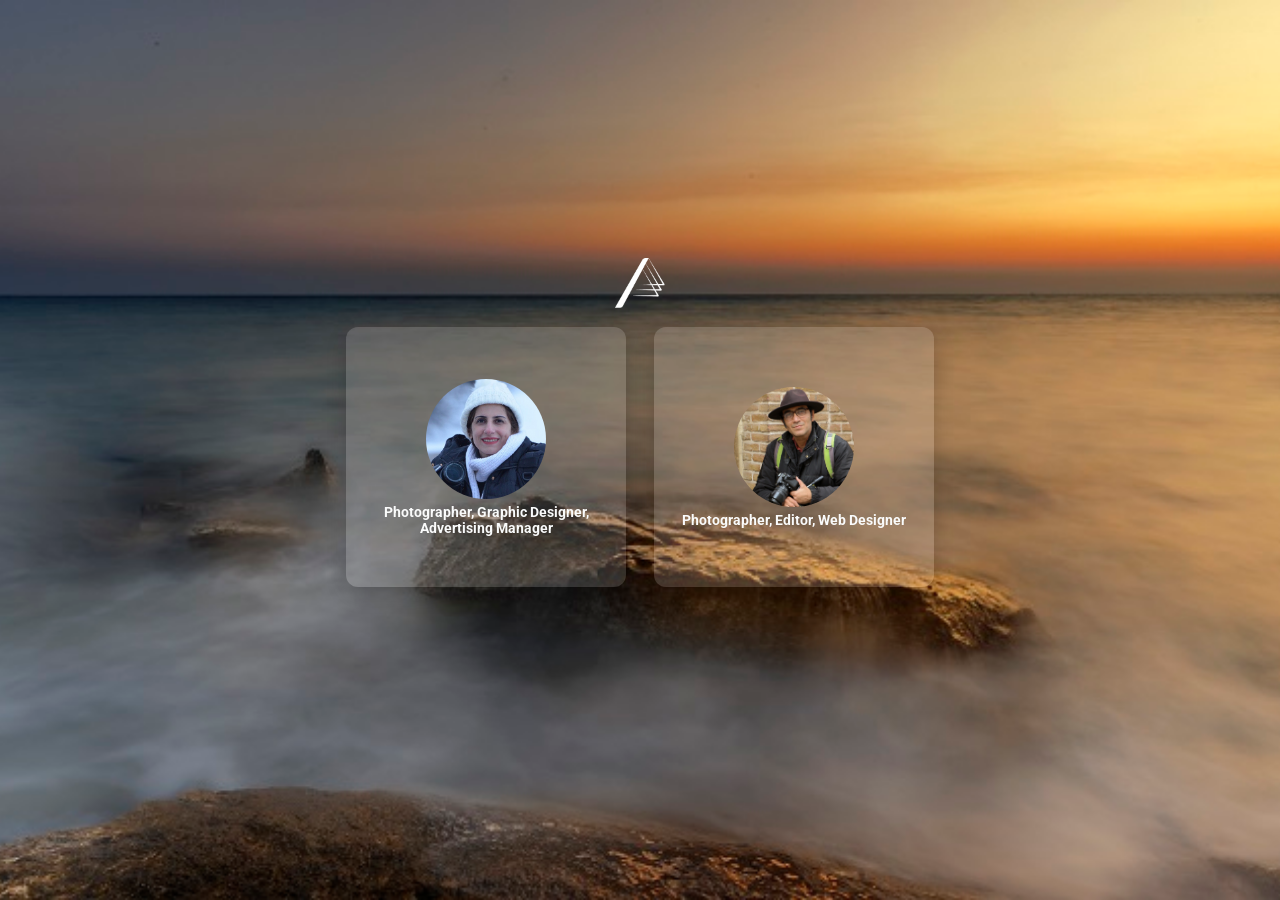
==== aboutus.html @ 52cdb029 "abilitiesads" ====
<!doctype html>
<html lang="en">

<head>
  <meta charset="UTF-8" />
  <meta name="viewport" content="width=device-width, initial-scale=1.0" />

  <link rel="preconnect" href="https://fonts.googleapis.com" />
  <link rel="preconnect" href="https://fonts.gstatic.com" crossorigin />

  <link href="https://fonts.googleapis.com/css2?family=Roboto:wght@100..900&display=swap" rel="stylesheet" />

  <link rel="stylesheet" href="https://cdnjs.cloudflare.com/ajax/libs/font-awesome/7.0.1/css/all.min.css" />

  <link rel="stylesheet" href="./css/aboutus.css" />

  <title>About Us</title>
</head>

<body>
  <!-- POPUP -->
  <div class="container-aboutus" id="popup">
    <div class="modal">
      <button id="closeBtn" class="close-btn">
        <i class="fa fa-times"></i>
      </button>

      <img id="popupImg" src="" alt="Profile Image" />
      <h2 id="popupName"></h2>
      <p id="popupBio"></p>
    </div>
  </div>

  <!-- MAIN -->
  <div class="container-box">
    <!-- LOGO -->
    <a href="index.html">
      <img class="img" src="./photo-resorces/Untitled-1.png" alt="logo" />
    </a>

    <!-- CARDS -->
    <div class="container-card">
      <!-- NEDA -->
      <div class="card profile-card" data-name="Neda Shirazi" data-img="./photo-resorces/neda-photo.jpg"
        data-bio="Neda Shirazi

Photographer · Graphic Designer · Branding Manager

Neda Shirazi is a visual artist, photographer, graphic designer, and educator with a Master’s degree in Art and Visual Communication.

Her professional practice combines photography, graphic design, visual communication, branding, and advertising, with a particular interest in visual storytelling and creative education. Alongside her professional work, she has taught photography and graphic design at universities and educational institutions, making teaching an important part of her artistic and professional journey.

Neda has also worked as a freelance designer and advertising consultant for a range of organizations and companies. She currently serves as the Branding Manager at Raymon Airlines, where she is involved in developing and managing the company’s visual identity, branding, and advertising activities.

Art, Education & Social Impact

Beyond commercial and academic projects, one of the most meaningful parts of Neda’s work has been her collaboration with students with autism. Through photography-based educational methods, she has explored ways to help students express themselves and communicate through images and visual storytelling.

As part of this work, she organized a group photography exhibition at Tehran Artists’ House, featuring the work of eight autistic students. This experience became one of the most significant and memorable projects of her professional career.

Over the years, Neda has collaborated with universities, educational organizations, and cultural institutions, including **Rasam Art University and Mita Charity, working in different roles as an educator, consultant, designer, and creative professional.

Exhibitions & Publications

Neda has participated in international and group exhibitions, with her works presented at venues and exhibitions in Iran, Italy, Greece, and Turkey, including Tehran Artists’ House, Modica Gallery in Italy, art exhibitions in Athens, and Apollon Art Gallery in Istanbul.

She is also the author of the book “Knowledge of Billboard Design,”published by Chero Publication. In addition, she has contributed to the layout and visual design of several books and publications, including an encyclopedia project focusing on urban geography in Persian literature.

Creative Practice

Her creative work encompasses:

* Photography
* Graphic Design
* Image Editing
* Branding & Visual Identity
* Advertising
* Creative Direction
* Exhibition Curation
* Editorial Design
* Visual Storytelling
* Educational Program Design

Neda works at the intersection of art, education, branding, and visual communication, combining academic experience with practical and commercial projects.">
        <img src="./photo-resorces/neda-photo.jpg" alt="Neda" />
        <h2>Photographer, Graphic Designer, Advertising Manager</h2>
      </div>

      <!-- ARASH -->
      <div class="card profile-card" data-name="Alireza Allamehzadeh" data-img="./photo-resorces/arash-photo.jpg"
        data-bio="English Version (Web / Professional Bio)



## Creativity, Experience & Visual Communication

Hi, I’m Alireza Allamezadeh — a web designer and developer, photographer, and visual artist with more than 30 years of experience in art and visual communication.

I am the founder of ANO Art Group, established in collaboration with **Neda Shirazi**. ANO is a creative group working across multiple areas of visual communication, including web design and development, photography, video production, branding, and advertising for commercial, cultural, and institutional clients.

Over the years, we have completed more than 20 creative projects for different organizations and companies, combining artistic vision with practical communication and digital solutions.

Our Approach At ANO, we believe that effective visual communication is more than creating something visually attractive. It is about understanding an idea, finding the right visual language, and transforming it into a clear and meaningful experience.

Our work brings together design, photography, technology, and storytelling to create visual solutions that are both functional and distinctive.

## Photography & Education

Photography has been an important part of my professional and artistic journey for many years. Alongside my professional work, I have trained more than **200 photography students** through educational programs and workshops.

I have also worked with children and teenagers with autism**, using photography and creative activities as educational tools. One of the most meaningful experiences of this work was helping students participate in a group photography exhibition at the Iran Artists’ House in Tehran.

Teaching has become an important part of my creative practice, allowing me to share technical knowledge while encouraging observation, creativity, and visual expression.

Web & Digital Development

My work also extends into digital design and web development. I design and develop websites for businesses and organizations, combining visual design with front-end development and user experience.

My technical experience includes:

* UI/UX Design
* WordPress
* HTML & CSS
* JavaScript
* Bootstrap, Grid & Flexbox
* jQuery & GSAP
* React
* Git & GitHub
* Basic SEO
* Regex

I also work professionally with **Adobe Photoshop, After Effects, Premiere Pro, Lightroom, and Adobe XD**, allowing me to handle projects from initial visual concepts through design, photography, video, and digital implementation.

 Recognition & Experience

My photography has been recognized through international photography competitions and exhibitions, including 35AWARDS (2023–2024), as well as several group exhibitions in leading art galleries in Iran.

Alongside my professional and artistic activities, I am currently developing a comprehensive book on **digital photography**, bringing together technical knowledge and practical experience accumulated over years of working in the field.

## What We Do

Photography
Professional photography, commercial photography, image editing, and visual storytelling.

Web Design & Development
Responsive websites, UI/UX design, WordPress development, and front-end solutions.

Branding & Advertising
Visual identity, advertising campaigns, creative concepts, and brand communication.

Video Production
Creative video production, editing, motion graphics, and promotional content.

  Beyond Work

Beyond my professional activities, I am interested in travel, coding, cultural studies, cooking, and public speaking — interests that continuously influence the way I observe, learn, and create.

### Creating with Purpose

With more than three decades of experience across art, photography, design, and digital media, our goal is simple: to turn ideas into meaningful visual experiences.
">
        <img src="./photo-resorces/arash-photo.jpg" alt="Arash" />
        <h2>Photographer, Editor, Web Designer</h2>
      </div>
    </div>

    <!-- SOCIAL -->
    <div class="socialmedia-abilities">
      <a target="_blank" href="https://www.linkedin.com/in/abilities-advertising-agency-1b29042b4/"><i
          class="fa-brands fa-linkedin-in"></i></a>
      <a target="_blank" href="https://ca.pinterest.com/abilitiesadvertisingagency/"><i
          class="fa-brands fa-pinterest"></i></a>
      <a target="_blank" href="https://www.instagram.com/abilities_ad/"><i class="fa-brands fa-instagram"></i></a>
      <a target="_blank" href="https://www.facebook.com/profile.php?id=100060517988446"><i
          class="fa-brands fa-facebook-f"></i></a>
      <a target="_blank" href="https://wa.me/989138381557"><i class="fa-brands fa-whatsapp"></i></a>
    </div>
  </div>

  <!-- JS -->
  <script src="./script/aboutus.js"></script>
</body>

</html>
---- css/aboutus.css ----
.card,.modal{border-radius:12px}.card img,.modal img{border-radius:50%;object-fit:cover}.img,.modal h2,.modal p{margin-top:10px}.card,.close-btn{display:flex;cursor:pointer}*{margin:0;padding:0;box-sizing:border-box}body{font-family:Roboto,sans-serif;min-height:100vh;background:url(../photo/075.jpg) center/cover no-repeat;display:flex;justify-content:center;align-items:center;overflow-x:hidden}.img{width:50px;margin-bottom:10px}.container-box{width:90%;display:flex;flex-direction:column;align-items:center}.container-card{display:flex;flex-wrap:wrap;justify-content:center;gap:28px;margin-top:5px}.card{width:280px;min-height:260px;background:rgba(255,255,255,.15);box-shadow:0 8px 20px rgba(0,0,0,.2);flex-direction:column;align-items:center;justify-content:center;transition:.3s;padding:15px}.card:hover{transform:scale(1.03)}.card img{width:120px;height:120px;margin-bottom:5px}.card h2{font-size:14px;text-align:center;color:#fafbfb}.socialmedia-abilities{margin-top:40px}.socialmedia-abilities a i{font-size:22px;margin:0 8px;color:#fff}.container-aboutus{position:fixed;inset:0;background:rgba(0,0,0,.6);display:flex;justify-content:center;align-items:center;opacity:0;visibility:hidden;transition:.3s;z-index:9998}.modal{width:90%;max-width:500px;max-height:85vh;overflow-x:auto;background:#fff;padding:25px;display:flex;flex-direction:column;align-items:center;position:relative;z-index:9999}.modal img{width:140px;height:140px}.modal h2{color:gray}#popupBio{margin:10px;font-size:13px}.modal p{font-size:16px;text-align:justify;overflow-wrap:anywhere;color:#325e89}.close-btn{position:absolute;top:10px;right:12px;width:35px;height:35px;border:none;background:rgba(0,0,0,.1);border-radius:50%;justify-content:center;align-items:center;font-size:18px;color:#325e89;transition:.2s;z-index:10000}.close-btn:hover{background:rgba(0,0,0,.2);transform:scale(1.1)}.container-aboutus.show{opacity:1;visibility:visible}body.popup-open .container-box{filter:blur(5px)}@media (max-width:600px){.card{width:90%}.modal{width:95%;padding:15px}.modal img{width:110px;height:110px}}
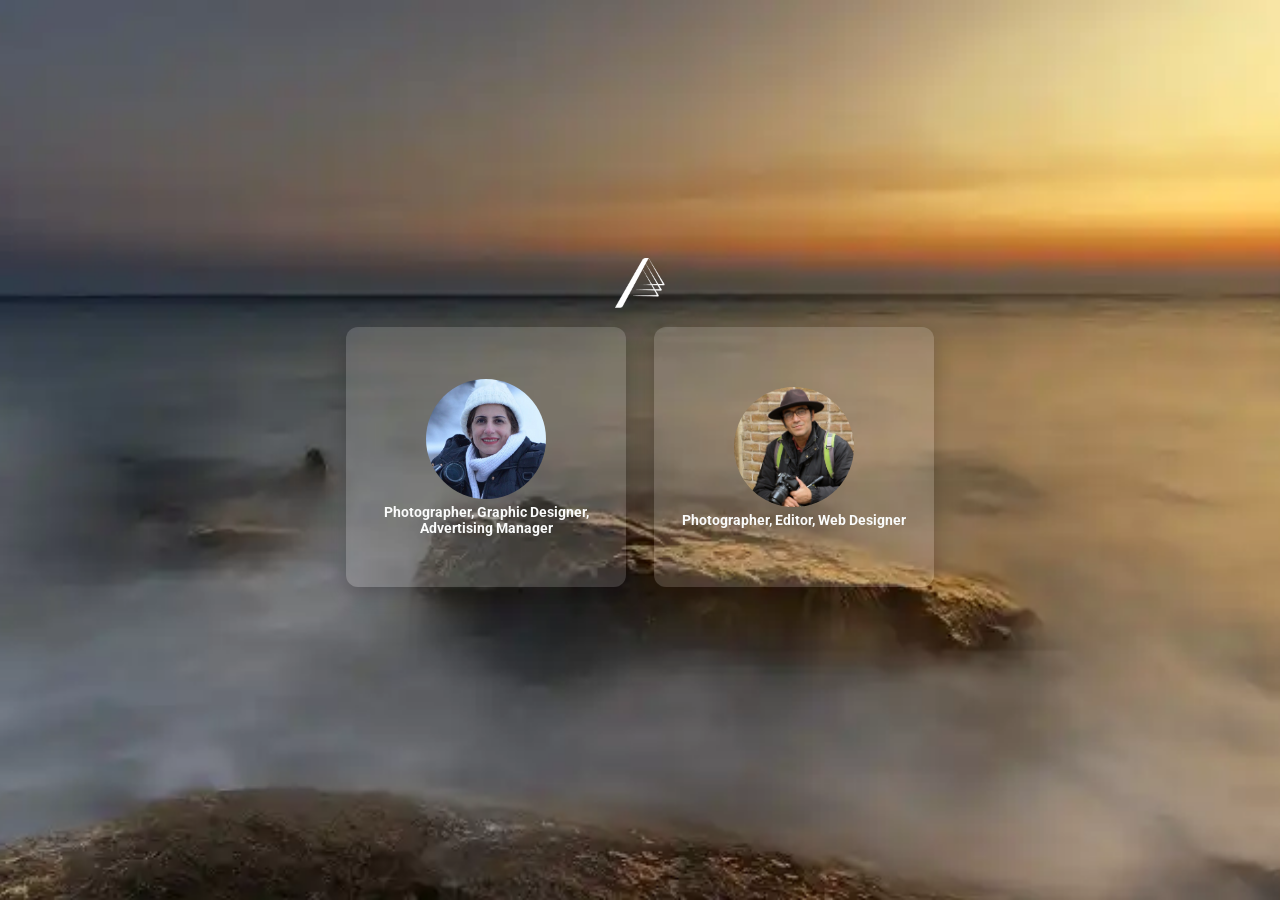
==== commit 4d0ab1f8: "Update About Us Facebook link to official page" ====
--- a/aboutus.html
+++ b/aboutus.html
@@ -171,7 +171,7 @@
       <a target="_blank" href="https://ca.pinterest.com/abilitiesadvertisingagency/"><i
           class="fa-brands fa-pinterest"></i></a>
       <a target="_blank" href="https://www.instagram.com/abilities_ad/"><i class="fa-brands fa-instagram"></i></a>
-      <a target="_blank" href="https://www.facebook.com/profile.php?id=100060517988446"><i
+      <a target="_blank" href="https://www.facebook.com/profile.php?id=61596536045287"><i
           class="fa-brands fa-facebook-f"></i></a>
       <a target="_blank" href="https://wa.me/989138381557"><i class="fa-brands fa-whatsapp"></i></a>
     </div>
--- a/css/aboutus.css
+++ b/css/aboutus.css
@@ -1 +1,164 @@
-.card,.modal{border-radius:12px}.card img,.modal img{border-radius:50%;object-fit:cover}.img,.modal h2,.modal p{margin-top:10px}.card,.close-btn{display:flex;cursor:pointer}*{margin:0;padding:0;box-sizing:border-box}body{font-family:Roboto,sans-serif;min-height:100vh;background:url(../photo/075.jpg) center/cover no-repeat;display:flex;justify-content:center;align-items:center;overflow-x:hidden}.img{width:50px;margin-bottom:10px}.container-box{width:90%;display:flex;flex-direction:column;align-items:center}.container-card{display:flex;flex-wrap:wrap;justify-content:center;gap:28px;margin-top:5px}.card{width:280px;min-height:260px;background:rgba(255,255,255,.15);box-shadow:0 8px 20px rgba(0,0,0,.2);flex-direction:column;align-items:center;justify-content:center;transition:.3s;padding:15px}.card:hover{transform:scale(1.03)}.card img{width:120px;height:120px;margin-bottom:5px}.card h2{font-size:14px;text-align:center;color:#fafbfb}.socialmedia-abilities{margin-top:40px}.socialmedia-abilities a i{font-size:22px;margin:0 8px;color:#fff}.container-aboutus{position:fixed;inset:0;background:rgba(0,0,0,.6);display:flex;justify-content:center;align-items:center;opacity:0;visibility:hidden;transition:.3s;z-index:9998}.modal{width:90%;max-width:500px;max-height:85vh;overflow-x:auto;background:#fff;padding:25px;display:flex;flex-direction:column;align-items:center;position:relative;z-index:9999}.modal img{width:140px;height:140px}.modal h2{color:gray}#popupBio{margin:10px;font-size:13px}.modal p{font-size:16px;text-align:justify;overflow-wrap:anywhere;color:#325e89}.close-btn{position:absolute;top:10px;right:12px;width:35px;height:35px;border:none;background:rgba(0,0,0,.1);border-radius:50%;justify-content:center;align-items:center;font-size:18px;color:#325e89;transition:.2s;z-index:10000}.close-btn:hover{background:rgba(0,0,0,.2);transform:scale(1.1)}.container-aboutus.show{opacity:1;visibility:visible}body.popup-open .container-box{filter:blur(5px)}@media (max-width:600px){.card{width:90%}.modal{width:95%;padding:15px}.modal img{width:110px;height:110px}}+.card,
+.modal {
+  border-radius: 12px;
+}
+.card img,
+.modal img {
+  border-radius: 50%;
+  object-fit: cover;
+}
+.img,
+.modal h2,
+.modal p {
+  margin-top: 10px;
+}
+.card,
+.close-btn {
+  display: flex;
+  cursor: pointer;
+}
+* {
+  margin: 0;
+  padding: 0;
+  box-sizing: border-box;
+}
+body {
+  font-family: Roboto, sans-serif;
+  min-height: 100vh;
+  background: url(../photo/075.webp) center/cover no-repeat;
+  display: flex;
+  justify-content: center;
+  align-items: center;
+  overflow-x: hidden;
+}
+.img {
+  width: 50px;
+  margin-bottom: 10px;
+}
+.container-box {
+  width: 90%;
+  display: flex;
+  flex-direction: column;
+  align-items: center;
+}
+.container-card {
+  display: flex;
+  flex-wrap: wrap;
+  justify-content: center;
+  gap: 28px;
+  margin-top: 5px;
+}
+.card {
+  width: 280px;
+  min-height: 260px;
+  background: rgba(255, 255, 255, 0.15);
+  box-shadow: 0 8px 20px rgba(0, 0, 0, 0.2);
+  flex-direction: column;
+  align-items: center;
+  justify-content: center;
+  transition: 0.3s;
+  padding: 15px;
+}
+.card:hover {
+  transform: scale(1.03);
+}
+.card img {
+  width: 120px;
+  height: 120px;
+  margin-bottom: 5px;
+}
+.card h2 {
+  font-size: 14px;
+  text-align: center;
+  color: #fafbfb;
+}
+.socialmedia-abilities {
+  margin-top: 40px;
+}
+.socialmedia-abilities a i {
+  font-size: 22px;
+  margin: 0 8px;
+  color: #fff;
+}
+.container-aboutus {
+  position: fixed;
+  inset: 0;
+  background: rgba(0, 0, 0, 0.6);
+  display: flex;
+  justify-content: center;
+  align-items: center;
+  opacity: 0;
+  visibility: hidden;
+  transition: 0.3s;
+  z-index: 9998;
+}
+.modal {
+  width: 90%;
+  max-width: 500px;
+  max-height: 85vh;
+  overflow-x: auto;
+  background: #fff;
+  padding: 25px;
+  display: flex;
+  flex-direction: column;
+  align-items: center;
+  position: relative;
+  z-index: 9999;
+}
+.modal img {
+  width: 140px;
+  height: 140px;
+}
+.modal h2 {
+  color: gray;
+}
+#popupBio {
+  margin: 10px;
+  font-size: 13px;
+}
+.modal p {
+  font-size: 16px;
+  text-align: justify;
+  overflow-wrap: anywhere;
+  color: #325e89;
+}
+.close-btn {
+  position: absolute;
+  top: 10px;
+  right: 12px;
+  width: 35px;
+  height: 35px;
+  border: none;
+  background: rgba(0, 0, 0, 0.1);
+  border-radius: 50%;
+  justify-content: center;
+  align-items: center;
+  font-size: 18px;
+  color: #325e89;
+  transition: 0.2s;
+  z-index: 10000;
+}
+.close-btn:hover {
+  background: rgba(0, 0, 0, 0.2);
+  transform: scale(1.1);
+}
+.container-aboutus.show {
+  opacity: 1;
+  visibility: visible;
+}
+body.popup-open .container-box {
+  filter: blur(5px);
+}
+@media (max-width: 600px) {
+  .card {
+    width: 90%;
+  }
+  .modal {
+    width: 95%;
+    padding: 15px;
+  }
+  .modal img {
+    width: 110px;
+    height: 110px;
+  }
+}
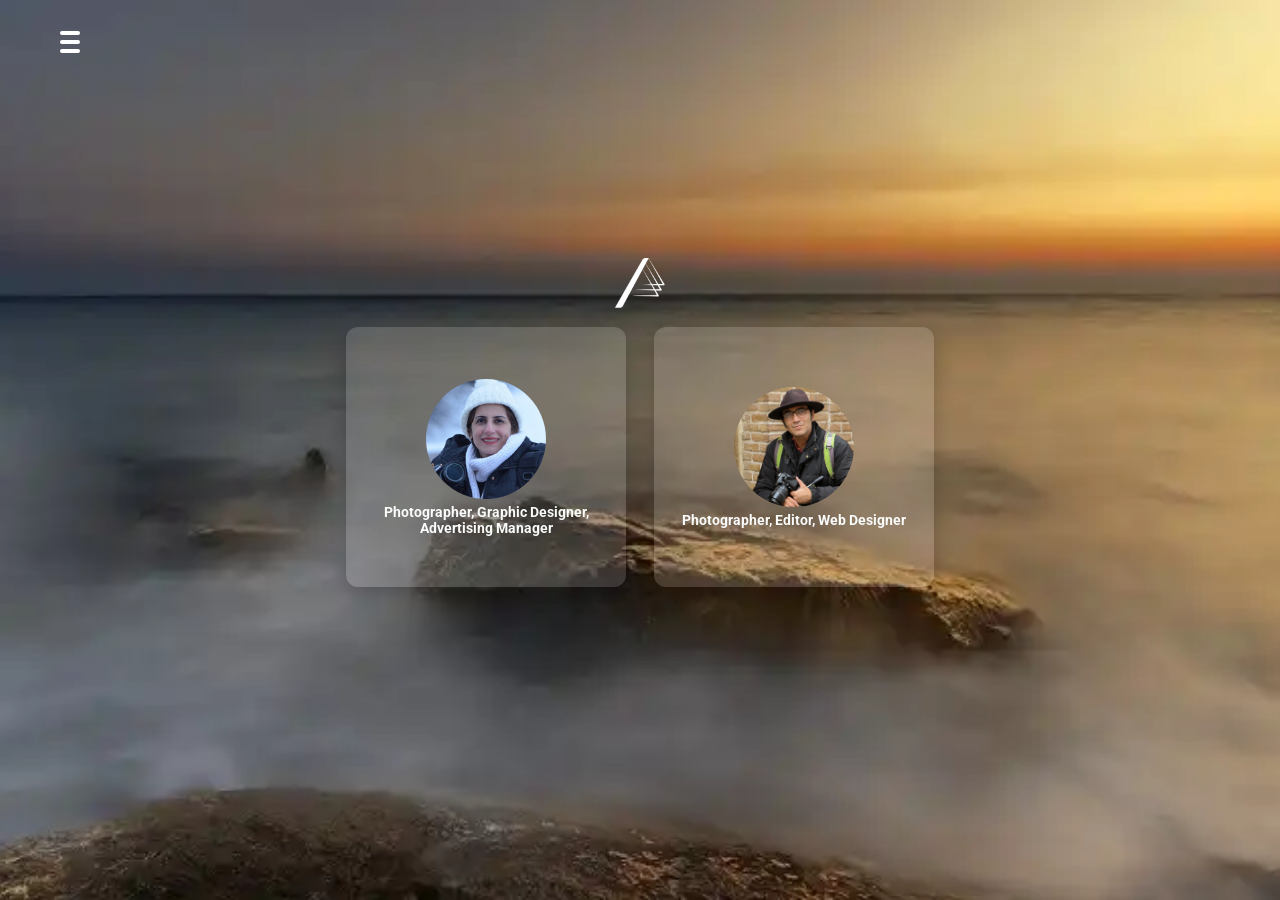
==== commit 78ae99b8: "Add shared responsive internal navigation to aboutus.html" ====
--- a/aboutus.html
+++ b/aboutus.html
@@ -3,6 +3,11 @@
 
 <head>
   <meta charset="UTF-8" />
+  <link rel="icon" type="image/svg+xml" href="/favicon.svg">
+  <link rel="icon" type="image/png" sizes="32x32" href="/favicon-32x32.png">
+  <link rel="icon" type="image/png" sizes="16x16" href="/favicon-16x16.png">
+  <link rel="shortcut icon" href="/favicon.ico">
+  <link rel="apple-touch-icon" sizes="180x180" href="/apple-touch-icon.png">
   <meta name="viewport" content="width=device-width, initial-scale=1.0" />
 
   <link rel="preconnect" href="https://fonts.googleapis.com" />
@@ -15,9 +20,42 @@
   <link rel="stylesheet" href="./css/aboutus.css" />
 
   <title>About Us</title>
+  <link rel="stylesheet" href="./css/internal-navigation.css">
 </head>
 
-<body>
+<body class="internal-nav-page internal-nav-dark internal-nav-no-header">
+  <button
+    class="internal-nav-toggle"
+    id="internalNavToggle"
+    type="button"
+    aria-label="Open navigation menu"
+    aria-controls="internalNavPanel"
+    aria-expanded="false">
+    <span></span><span></span><span></span>
+  </button>
+  <button class="internal-nav-overlay" id="internalNavOverlay" type="button" aria-label="Close navigation menu" aria-hidden="true" tabindex="-1"></button>
+  <aside class="internal-nav-panel" id="internalNavPanel" aria-label="Main navigation" aria-hidden="true" tabindex="-1" inert>
+  <nav aria-label="Main navigation">
+    <ul class="internal-nav-list">
+      <li class="internal-nav-item"><div class="internal-nav-row"><a class="internal-nav-link" data-nav-link href="./index.html">Home</a></div></li>
+      <li class="internal-nav-item" data-submenu-group="services">
+        <div class="internal-nav-row">
+          <a class="internal-nav-link" data-nav-link data-nav-section="services" href="./Services.html">Services</a>
+          <button class="internal-nav-submenu-toggle" type="button" aria-label="Toggle Services submenu" aria-controls="internalServicesSubmenu" aria-expanded="false"><span class="internal-nav-chevron" aria-hidden="true"></span></button>
+        </div>
+        <div class="internal-nav-submenu" id="internalServicesSubmenu" aria-hidden="true" inert>
+          <a data-nav-link href="./Photography.html">Photography</a>
+          <a data-nav-link href="./Graphic-Design.html">Graphic Design</a>
+          <a data-nav-link href="./Web-Design.html">Web Design</a>
+          <a data-nav-link href="./addVideoAi.html">Ads Video &amp; AI</a>
+        </div>
+      </li>
+      <li class="internal-nav-item"><div class="internal-nav-row"><a class="internal-nav-link" data-nav-link data-nav-section="articles" href="./Articles.html">Articles</a></div></li>
+      <li class="internal-nav-item"><div class="internal-nav-row"><a class="internal-nav-link" data-nav-link href="./aboutus.html">About Us</a></div></li>
+      <li class="internal-nav-item"><div class="internal-nav-row"><a class="internal-nav-link" data-nav-link href="./contactus.html">Contact Us</a></div></li>
+    </ul>
+  </nav>
+</aside>
   <!-- POPUP -->
   <div class="container-aboutus" id="popup">
     <div class="modal">
@@ -179,6 +217,8 @@
 
   <!-- JS -->
   <script src="./script/aboutus.js"></script>
+<button class="internal-nav-back-to-top" id="internalNavBackToTop" type="button" aria-label="Back to top" aria-hidden="true" tabindex="-1"><i class="fa-solid fa-right-to-bracket" aria-hidden="true"></i></button>
+  <script src="./script/internal-navigation.js" defer></script>
 </body>
 
 </html>
--- a/css/internal-navigation.css
+++ b/css/internal-navigation.css
@@ -0,0 +1,300 @@
+/* Internal navigation — first implementation on article-visual-attention.html only.
+   Palette: #133a5e is already used by the site's existing photography UI. */
+body.internal-nav-page .article-header,
+body.internal-nav-page .page-header,
+body.internal-nav-page .articles-header {
+  position: relative;
+}
+
+body.internal-nav-page.internal-nav-no-header .internal-nav-toggle {
+  position: fixed;
+  top: 20px;
+  transform: none;
+}
+
+body.internal-nav-page .internal-nav-toggle {
+  position: absolute;
+  z-index: 1402;
+  left: clamp(18px, 4vw, 48px);
+  top: 50%;
+  width: 44px;
+  height: 44px;
+  padding: 0;
+  border: 0;
+  border-radius: 0;
+  background: transparent;
+  cursor: pointer;
+  transform: translateY(-50%);
+  -webkit-tap-highlight-color: transparent;
+}
+
+body.internal-nav-page .internal-nav-toggle:focus-visible,
+body.internal-nav-page .internal-nav-back-to-top:focus-visible,
+body.internal-nav-page .internal-nav-submenu-toggle:focus-visible {
+  outline: 2px solid #e33445;
+  outline-offset: 4px;
+}
+
+body.internal-nav-page .internal-nav-toggle span {
+  position: absolute;
+  left: 12px;
+  width: 20px;
+  height: 4px;
+  border-radius: 5px;
+  background: #000;
+  transition: top .4s, transform .4s, opacity .4s;
+}
+
+/* Add this class to internal pages with a dark header/background. */
+body.internal-nav-dark .internal-nav-toggle span {
+  background: #fff;
+}
+
+body.internal-nav-page .internal-nav-toggle span:first-child { top: 11px; }
+body.internal-nav-page .internal-nav-toggle span:nth-child(2) { top: 20px; }
+body.internal-nav-page .internal-nav-toggle span:nth-child(3) { top: 29px; }
+
+body.internal-nav-page .internal-nav-toggle.is-open span:first-child {
+  top: 20px;
+  transform: rotate(45deg);
+}
+
+body.internal-nav-page .internal-nav-toggle.is-open span:nth-child(2) {
+  opacity: 0;
+}
+
+body.internal-nav-page .internal-nav-toggle.is-open span:nth-child(3) {
+  top: 20px;
+  transform: rotate(-45deg);
+}
+
+body.internal-nav-page .internal-nav-overlay {
+  position: fixed;
+  z-index: 1300;
+  inset: 0;
+  width: 100%;
+  height: 100%;
+  padding: 0;
+  border: 0;
+  background: rgba(0, 0, 0, .58);
+  opacity: 0;
+  visibility: hidden;
+  cursor: default;
+  transition: opacity 1s ease, visibility 1s ease;
+}
+
+body.internal-nav-page .internal-nav-overlay.is-visible {
+  opacity: 1;
+  visibility: visible;
+}
+
+body.internal-nav-page .internal-nav-panel {
+  position: fixed;
+  z-index: 1301;
+  inset: 0 auto 0 0;
+  width: clamp(280px, 25vw, 400px);
+  max-width: 100%;
+  height: 100vh;
+  height: 100dvh;
+  overflow-x: hidden;
+  overflow-y: auto;
+  overscroll-behavior: contain;
+  padding: 0;
+  background: #133a5e;
+  color: #fff;
+  direction: ltr;
+  font-family: "Roboto", sans-serif;
+  box-shadow: 12px 0 36px rgba(0, 0, 0, .2);
+  transform: translateX(-102%);
+  visibility: hidden;
+  transition: transform 1s cubic-bezier(.22, 1, .36, 1), visibility 1s ease;
+  scrollbar-width: thin;
+  scrollbar-color: rgba(255,255,255,.35) transparent;
+}
+
+body.internal-nav-page .internal-nav-panel.is-open {
+  transform: translateX(0);
+  visibility: visible;
+}
+
+body.internal-nav-page .internal-nav-list {
+  display: flex;
+  flex-direction: column;
+  gap: 0;
+  margin: 0;
+  padding: 92px 28px 34px;
+  list-style: none;
+}
+
+body.internal-nav-page .internal-nav-item {
+  margin: 0;
+  padding: 0;
+}
+
+body.internal-nav-page .internal-nav-row {
+  display: flex;
+  align-items: stretch;
+  min-height: 54px;
+  border-bottom: 1px solid rgba(227, 52, 69, .9);
+}
+
+body.internal-nav-page .internal-nav-link,
+body.internal-nav-page .internal-nav-submenu a {
+  display: flex;
+  flex: 1 1 auto;
+  align-items: center;
+  min-width: 0;
+  padding: 13px 4px;
+  color: #fff;
+  background: transparent;
+  text-decoration: none;
+  font-size: 16px;
+  line-height: 1.45;
+  font-family: "Roboto", sans-serif;
+  font-weight: 500;
+  text-align: left;
+  transition: color .22s ease, background-color .22s ease, border-color .22s ease;
+}
+
+body.internal-nav-page .internal-nav-link:hover,
+body.internal-nav-page .internal-nav-submenu a:hover {
+  color: #d7e4f0;
+}
+
+body.internal-nav-page .internal-nav-link[aria-current="page"],
+body.internal-nav-page .internal-nav-link[aria-current="location"],
+body.internal-nav-page .internal-nav-submenu a[aria-current="page"] {
+  color: #ff5361;
+  font-weight: 700;
+}
+
+body.internal-nav-page .internal-nav-row.is-current {
+  border-bottom-width: 3px;
+}
+
+body.internal-nav-page .internal-nav-submenu a[aria-current="page"] {
+  border-bottom: 3px solid #ff5361;
+}
+
+body.internal-nav-page .internal-nav-submenu-toggle {
+  position: relative;
+  flex: 0 0 42px;
+  display: grid;
+  place-items: center;
+  padding: 0;
+  border: 0;
+  background: transparent;
+  color: #fff;
+  font: inherit;
+  cursor: pointer;
+}
+
+body.internal-nav-page .internal-nav-chevron {
+  width: 9px;
+  height: 9px;
+  margin-top: -5px;
+  border-right: 2px solid currentColor;
+  border-bottom: 2px solid currentColor;
+  transform: rotate(45deg);
+  transition: transform .3s ease, color .2s ease;
+}
+
+body.internal-nav-page .internal-nav-submenu-toggle[aria-expanded="true"] .internal-nav-chevron {
+  margin-top: 5px;
+  transform: rotate(225deg);
+}
+
+body.internal-nav-page .internal-nav-submenu {
+  max-height: 0;
+  overflow: hidden;
+  opacity: 0;
+  visibility: hidden;
+  transition: max-height .38s ease, opacity .28s ease, visibility .38s ease;
+}
+
+body.internal-nav-page .internal-nav-submenu.is-open {
+  max-height: 420px;
+  opacity: 1;
+  visibility: visible;
+}
+
+body.internal-nav-page .internal-nav-submenu a {
+  min-height: 44px;
+  padding: 10px 14px 10px 22px;
+  border-bottom: 1px solid rgba(227, 52, 69, .55);
+  font-size: 14px;
+}
+
+body.internal-nav-page .internal-nav-submenu a:last-child {
+  border-bottom: 0;
+}
+
+body.internal-nav-page .internal-nav-back-to-top {
+  position: fixed;
+  z-index: 1100;
+  right: 0;
+  bottom: 0;
+  left: 0;
+  display: grid;
+  place-items: center;
+  width: 100%;
+  height: 32px;
+  padding: 0;
+  border: 0;
+  background: rgba(255, 255, 255, .72);
+  cursor: pointer;
+  opacity: 0;
+  visibility: hidden;
+  transform: translateY(100%);
+  transition: opacity .3s ease, transform .3s ease, visibility .3s ease;
+}
+
+body.internal-nav-page .internal-nav-back-to-top.is-visible {
+  opacity: 1;
+  visibility: visible;
+  transform: translateY(0);
+}
+
+body.internal-nav-page .internal-nav-back-to-top i {
+  color: #000;
+  font-size: 20px;
+  line-height: 1;
+  transform: rotate(-90deg);
+}
+
+@media (max-width: 760px) {
+  body.internal-nav-page .internal-nav-panel {
+    width: clamp(240px, 50vw, 360px);
+  }
+
+  body.internal-nav-page .internal-nav-list {
+    padding: 82px 22px 30px;
+  }
+
+  body.internal-nav-page .internal-nav-link {
+    font-size: 15px;
+  }
+}
+
+@media (max-width: 360px) {
+  body.internal-nav-page .internal-nav-panel {
+    width: 70vw;
+    min-width: 220px;
+  }
+
+  body.internal-nav-page .internal-nav-list {
+    padding-right: 18px;
+    padding-left: 18px;
+  }
+}
+
+@media (prefers-reduced-motion: reduce) {
+  body.internal-nav-page .internal-nav-toggle span,
+  body.internal-nav-page .internal-nav-overlay,
+  body.internal-nav-page .internal-nav-panel,
+  body.internal-nav-page .internal-nav-chevron,
+  body.internal-nav-page .internal-nav-submenu,
+  body.internal-nav-page .internal-nav-back-to-top {
+    transition-duration: .01ms !important;
+  }
+}
